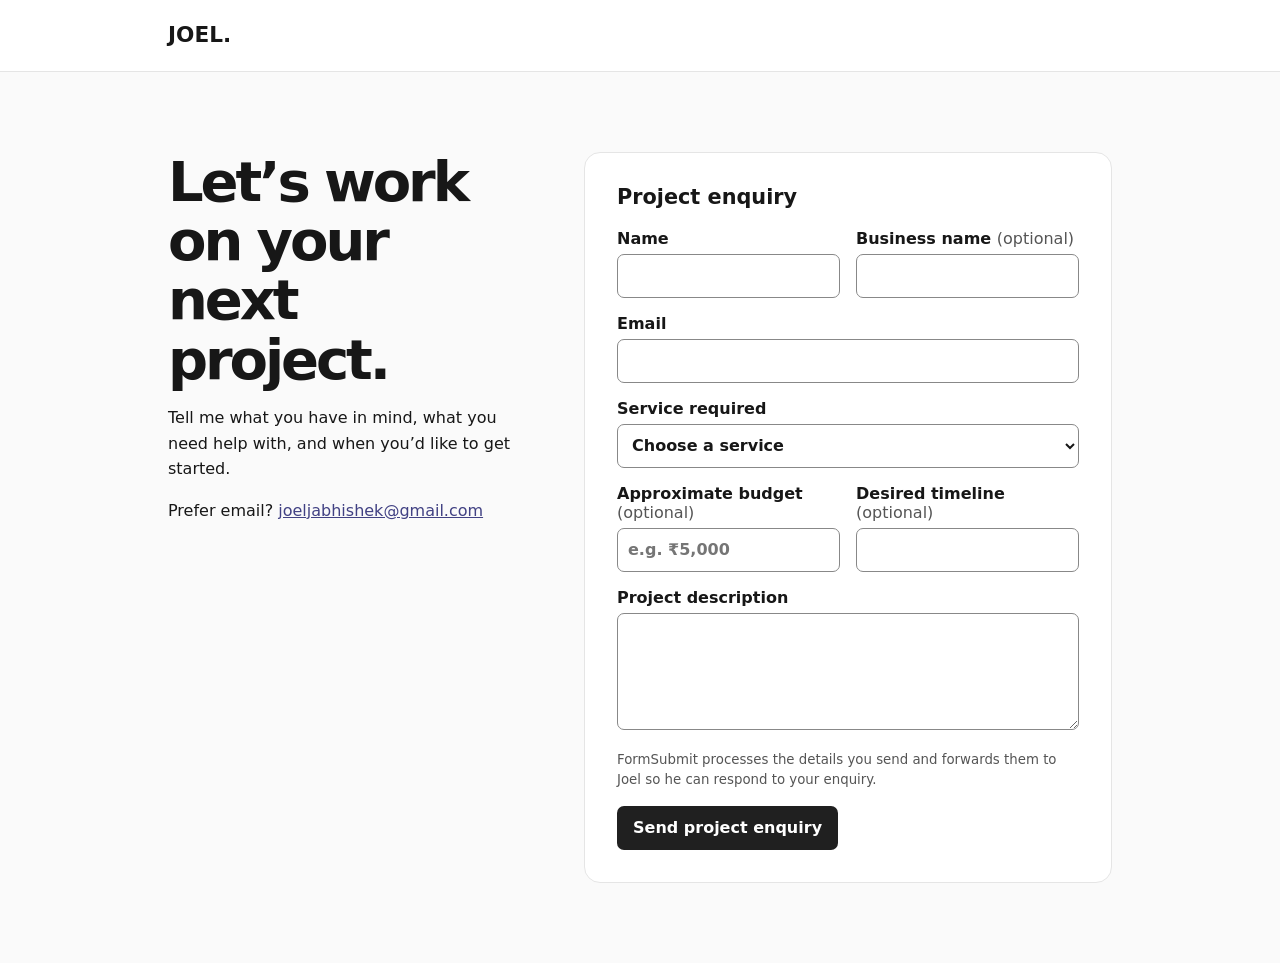
==== index.html @ 82568a8c "Add JOEL. project enquiry page" ====
<!doctype html>
<html lang="en">
<head>
<meta charset="utf-8">
<meta name="viewport" content="width=device-width, initial-scale=1">
<title>Project Enquiry | JOEL.</title>
<style>
* { box-sizing: border-box; }
:root { color-scheme: light; font-family: system-ui, sans-serif; color: #171717; background: #fafafa; }
body { margin: 0; }
header { border-bottom: 1px solid #e5e5e5; background: white; }
header p, main { max-width: 1040px; margin: auto; padding-inline: clamp(16px, 5vw, 48px); }
header p { padding-block: 18px; font-weight: 850; font-size: 1.35rem; }
main { display: grid; grid-template-columns: minmax(0, 4fr) minmax(0, 6fr); gap: clamp(24px, 5vw, 64px); padding-block: clamp(26px, 7vw, 80px); }
h1 { font-size: clamp(2rem, 5vw, 3.5rem); line-height: 1.06; letter-spacing: -.055em; margin: 0 0 16px; }
p { line-height: 1.6; }
a { color: #414183; overflow-wrap: anywhere; }
form { padding: clamp(16px, 4vw, 32px); border: 1px solid #e5e5e5; border-radius: 16px; background: white; }
h2 { margin: 0 0 20px; font-size: 1.3rem; }
.fields { display: grid; grid-template-columns: repeat(2, minmax(0, 1fr)); gap: 16px; }
label { display: block; font-weight: 650; }
label span { font-weight: 400; color: #555; }
input, select, textarea { width: 100%; min-height: 44px; margin-top: 6px; border: 1px solid #888; border-radius: 7px; padding: 10px; font: inherit; color: inherit; background: white; }
textarea { resize: vertical; }
.full { grid-column: 1 / -1; }
small { display: block; margin-block: 16px; color: #555; line-height: 1.5; }
button { min-height: 44px; padding: 10px 16px; border: 0; border-radius: 7px; background: #202020; color: white; font: inherit; font-weight: 650; cursor: pointer; }
button:hover { background: #414183; }
:focus-visible { outline: 3px solid #5252a4; outline-offset: 3px; }
@media (max-width: 720px) { main { grid-template-columns: 1fr; } }
@media (max-width: 440px) { .fields { grid-template-columns: 1fr; } }
</style>
</head>
<body>
<header><p>JOEL.</p></header>
<main>
<section aria-labelledby="contact-title">
<h1 id="contact-title">Let’s work on your next project.</h1>
<p>Tell me what you have in mind, what you need help with, and when you’d like to get started.</p>
<p>Prefer email? <a href="mailto:joeljabhishek@gmail.com">joeljabhishek@gmail.com</a></p>
</section>
<form method="post" action="https://formsubmit.co/joeljabhishek@gmail.com" aria-labelledby="enquiry-title" aria-describedby="enquiry-privacy" accept-charset="UTF-8">
<h2 id="enquiry-title">Project enquiry</h2>
<input type="hidden" name="_subject" value="New project enquiry for JOEL.">
<input type="hidden" name="_template" value="table">
<div hidden><label>Leave this field blank<input type="text" name="_honey" tabindex="-1" autocomplete="off"></label></div>
<div class="fields">
<label>Name<input name="name" autocomplete="name" required maxlength="100"></label>
<label>Business name <span>(optional)</span><input name="business" autocomplete="organization" maxlength="120"></label>
<label class="full">Email<input name="email" type="email" autocomplete="email" required maxlength="254"></label>
<label class="full">Service required
<select name="service" required>
<option value="">Choose a service</option>
<option value="instagram">Instagram Optimisation</option>
<option value="linkedin">LinkedIn Optimisation</option>
<option value="x">X Optimisation</option>
<option value="marketing-design">Marketing Materials &amp; Design</option>
<option value="website">Website Development</option>
<option value="brand-identity">Complete Brand Identity</option>
<option value="custom">Custom project or unsure</option>
</select></label>
<label>Approximate budget <span>(optional)</span><input name="budget" placeholder="e.g. ₹5,000" maxlength="100"></label>
<label>Desired timeline <span>(optional)</span><input name="timeline" maxlength="120"></label>
<label class="full">Project description<textarea name="message" rows="5" required maxlength="4000"></textarea></label>
</div>
<small id="enquiry-privacy">FormSubmit processes the details you send and forwards them to Joel so he can respond to your enquiry.</small>
<button type="submit">Send project enquiry</button>
</form>
</main>
<script>
const serviceSelect = document.querySelector('select[name="service"]');
const requestedService = new URLSearchParams(window.location.search).get('service');
if ([...serviceSelect.options].some(option => option.value === requestedService)) {
  serviceSelect.value = requestedService;
}
</script>
</body>
</html>
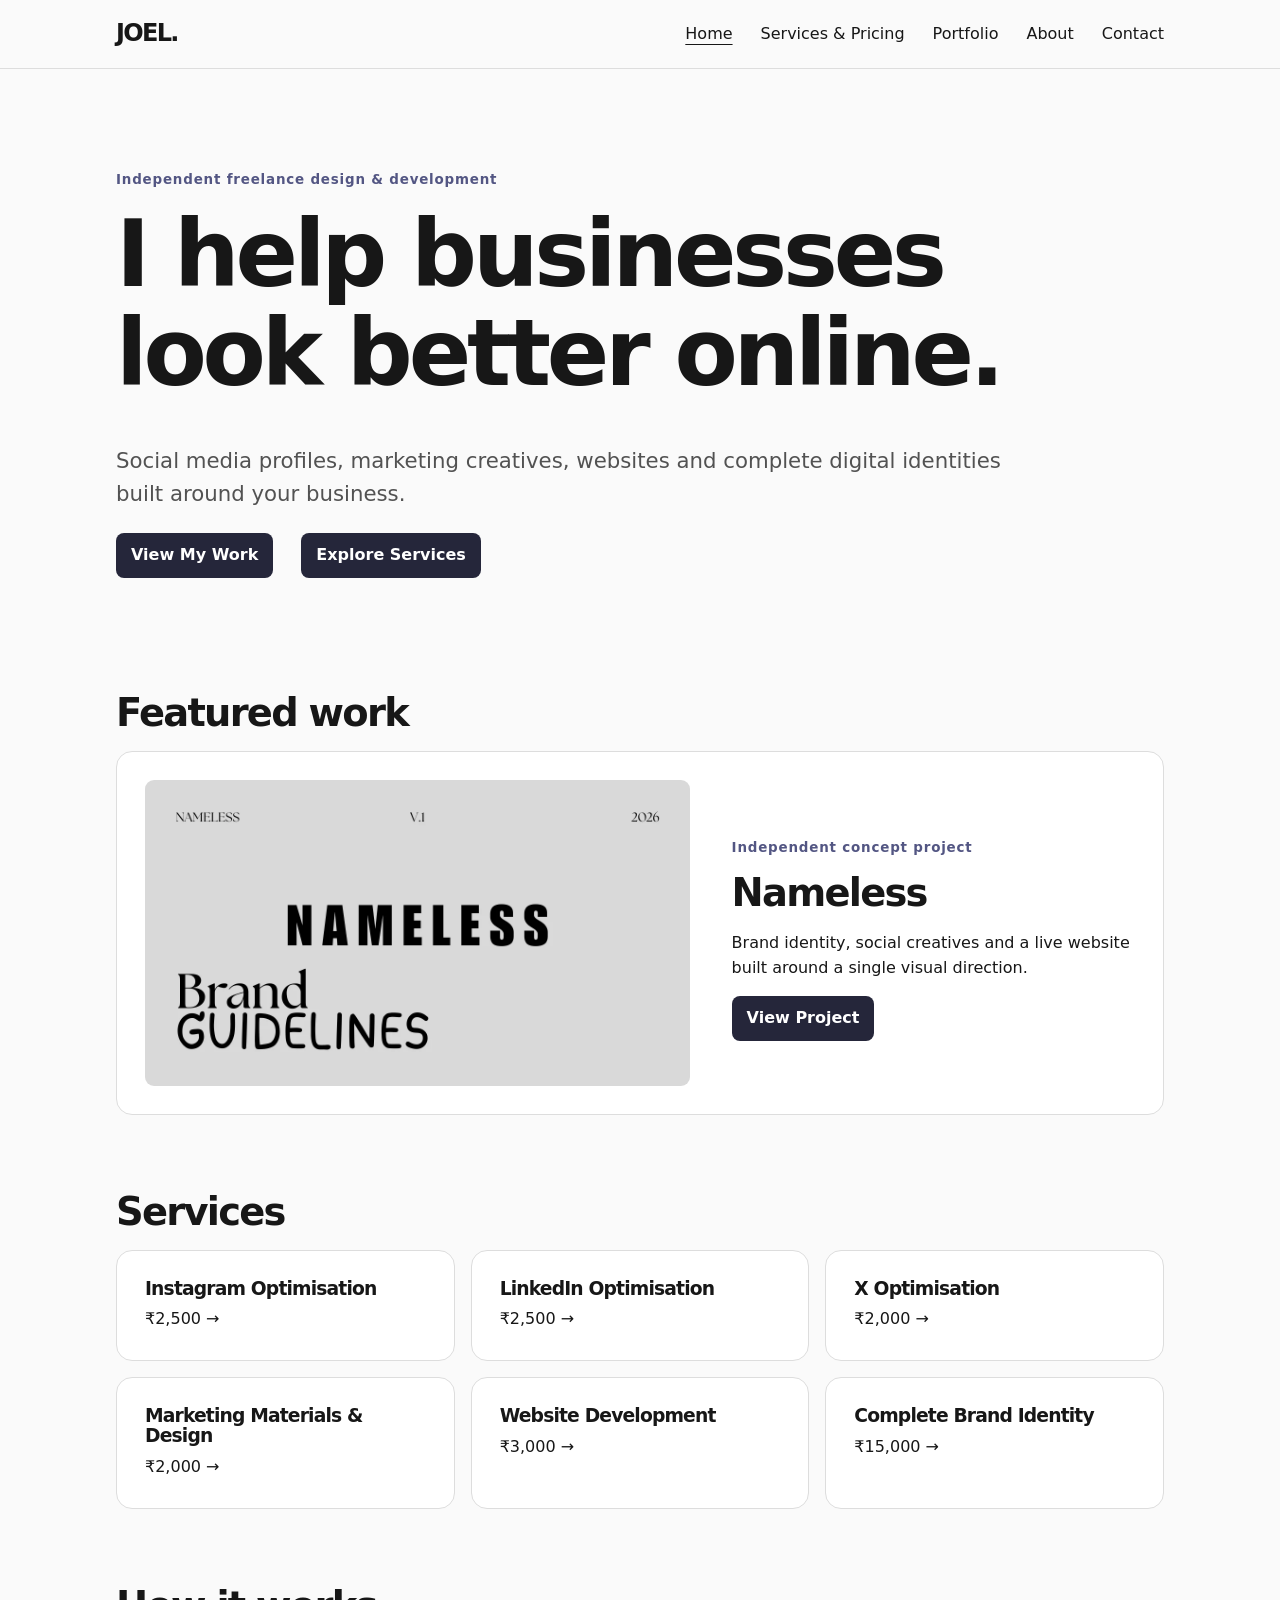
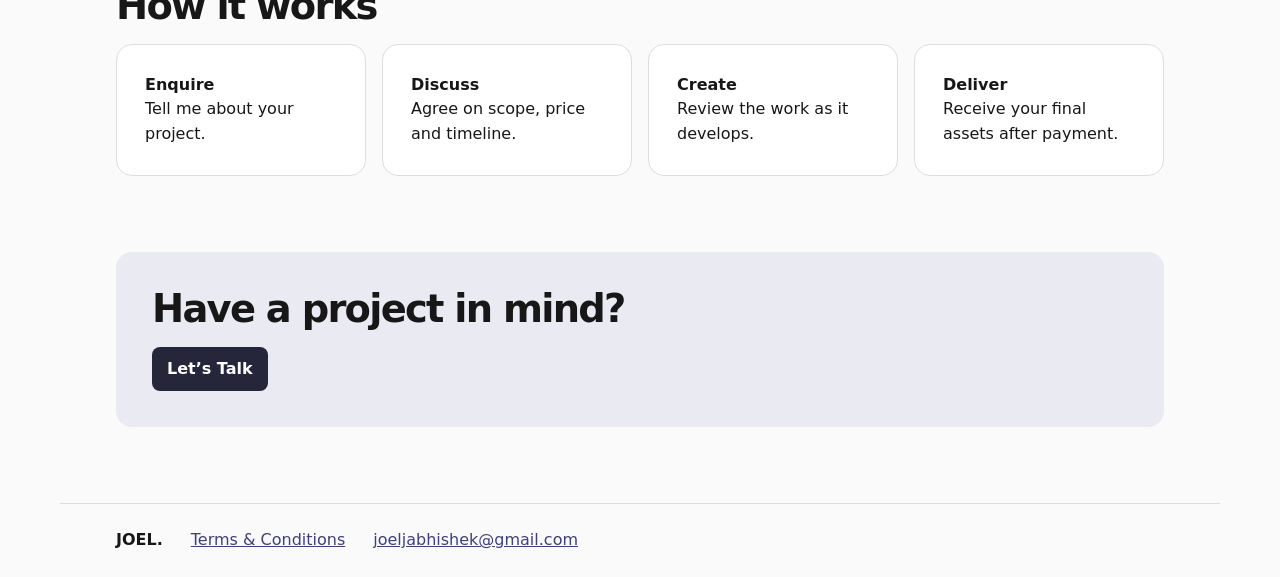
==== commit 6ca725aa: "Publish JOEL. portfolio, services and integrated enquiry form" ====
--- a/index.html
+++ b/index.html
@@ -1,78 +1 @@
-<!doctype html>
-<html lang="en">
-<head>
-<meta charset="utf-8">
-<meta name="viewport" content="width=device-width, initial-scale=1">
-<title>Project Enquiry | JOEL.</title>
-<style>
-* { box-sizing: border-box; }
-:root { color-scheme: light; font-family: system-ui, sans-serif; color: #171717; background: #fafafa; }
-body { margin: 0; }
-header { border-bottom: 1px solid #e5e5e5; background: white; }
-header p, main { max-width: 1040px; margin: auto; padding-inline: clamp(16px, 5vw, 48px); }
-header p { padding-block: 18px; font-weight: 850; font-size: 1.35rem; }
-main { display: grid; grid-template-columns: minmax(0, 4fr) minmax(0, 6fr); gap: clamp(24px, 5vw, 64px); padding-block: clamp(26px, 7vw, 80px); }
-h1 { font-size: clamp(2rem, 5vw, 3.5rem); line-height: 1.06; letter-spacing: -.055em; margin: 0 0 16px; }
-p { line-height: 1.6; }
-a { color: #414183; overflow-wrap: anywhere; }
-form { padding: clamp(16px, 4vw, 32px); border: 1px solid #e5e5e5; border-radius: 16px; background: white; }
-h2 { margin: 0 0 20px; font-size: 1.3rem; }
-.fields { display: grid; grid-template-columns: repeat(2, minmax(0, 1fr)); gap: 16px; }
-label { display: block; font-weight: 650; }
-label span { font-weight: 400; color: #555; }
-input, select, textarea { width: 100%; min-height: 44px; margin-top: 6px; border: 1px solid #888; border-radius: 7px; padding: 10px; font: inherit; color: inherit; background: white; }
-textarea { resize: vertical; }
-.full { grid-column: 1 / -1; }
-small { display: block; margin-block: 16px; color: #555; line-height: 1.5; }
-button { min-height: 44px; padding: 10px 16px; border: 0; border-radius: 7px; background: #202020; color: white; font: inherit; font-weight: 650; cursor: pointer; }
-button:hover { background: #414183; }
-:focus-visible { outline: 3px solid #5252a4; outline-offset: 3px; }
-@media (max-width: 720px) { main { grid-template-columns: 1fr; } }
-@media (max-width: 440px) { .fields { grid-template-columns: 1fr; } }
-</style>
-</head>
-<body>
-<header><p>JOEL.</p></header>
-<main>
-<section aria-labelledby="contact-title">
-<h1 id="contact-title">Let’s work on your next project.</h1>
-<p>Tell me what you have in mind, what you need help with, and when you’d like to get started.</p>
-<p>Prefer email? <a href="mailto:joeljabhishek@gmail.com">joeljabhishek@gmail.com</a></p>
-</section>
-<form method="post" action="https://formsubmit.co/joeljabhishek@gmail.com" aria-labelledby="enquiry-title" aria-describedby="enquiry-privacy" accept-charset="UTF-8">
-<h2 id="enquiry-title">Project enquiry</h2>
-<input type="hidden" name="_subject" value="New project enquiry for JOEL.">
-<input type="hidden" name="_template" value="table">
-<div hidden><label>Leave this field blank<input type="text" name="_honey" tabindex="-1" autocomplete="off"></label></div>
-<div class="fields">
-<label>Name<input name="name" autocomplete="name" required maxlength="100"></label>
-<label>Business name <span>(optional)</span><input name="business" autocomplete="organization" maxlength="120"></label>
-<label class="full">Email<input name="email" type="email" autocomplete="email" required maxlength="254"></label>
-<label class="full">Service required
-<select name="service" required>
-<option value="">Choose a service</option>
-<option value="instagram">Instagram Optimisation</option>
-<option value="linkedin">LinkedIn Optimisation</option>
-<option value="x">X Optimisation</option>
-<option value="marketing-design">Marketing Materials &amp; Design</option>
-<option value="website">Website Development</option>
-<option value="brand-identity">Complete Brand Identity</option>
-<option value="custom">Custom project or unsure</option>
-</select></label>
-<label>Approximate budget <span>(optional)</span><input name="budget" placeholder="e.g. ₹5,000" maxlength="100"></label>
-<label>Desired timeline <span>(optional)</span><input name="timeline" maxlength="120"></label>
-<label class="full">Project description<textarea name="message" rows="5" required maxlength="4000"></textarea></label>
-</div>
-<small id="enquiry-privacy">FormSubmit processes the details you send and forwards them to Joel so he can respond to your enquiry.</small>
-<button type="submit">Send project enquiry</button>
-</form>
-</main>
-<script>
-const serviceSelect = document.querySelector('select[name="service"]');
-const requestedService = new URLSearchParams(window.location.search).get('service');
-if ([...serviceSelect.options].some(option => option.value === requestedService)) {
-  serviceSelect.value = requestedService;
-}
-</script>
-</body>
-</html>
+<!doctype html><html lang="en"><meta charset="utf-8"><meta name="viewport" content="width=device-width,initial-scale=1"><title>Home | JOEL.</title><link rel="stylesheet" href="joel.css"><header><div class="bar"><a class="logo" href="index.html">JOEL.</a><button type="button" id="menu" aria-expanded="false" aria-controls="nav">Menu</button><nav id="nav" aria-label="Main navigation"><a href="index.html" aria-current="page">Home</a><a href="services.html">Services &amp; Pricing</a><a href="portfolio.html">Portfolio</a><a href="about.html">About</a><a href="contact.html">Contact</a></nav></div></header><main><section class="hero"><p class="eyebrow">Independent freelance design &amp; development</p><h1>I help businesses<br>look better online.</h1><p>Social media profiles, marketing creatives, websites and complete digital identities built around your business.</p><div class="actions"><a class="button" href="portfolio.html">View My Work</a><a class="button" href="services.html">Explore Services</a></div></section><section><h2>Featured work</h2><article class="feature"><img src="nameless-cover.webp" width="720" height="405" alt="Nameless Brand Deck cover"><div><p class="eyebrow">Independent concept project</p><h2>Nameless</h2><p>Brand identity, social creatives and a live website built around a single visual direction.</p><a class="button" href="nameless.html">View Project</a></div></article></section><section><h2>Services</h2><div class="cards"><a class="card" href="services.html#instagram"><h3>Instagram Optimisation</h3><span>₹2,500 →</span></a><a class="card" href="services.html#linkedin"><h3>LinkedIn Optimisation</h3><span>₹2,500 →</span></a><a class="card" href="services.html#x"><h3>X Optimisation</h3><span>₹2,000 →</span></a><a class="card" href="services.html#marketing-design"><h3>Marketing Materials &amp; Design</h3><span>₹2,000 →</span></a><a class="card" href="services.html#website"><h3>Website Development</h3><span>₹3,000 →</span></a><a class="card" href="services.html#brand-identity"><h3>Complete Brand Identity</h3><span>₹15,000 →</span></a></div></section><section><h2>How it works</h2><ol class="steps"><li><b>Enquire</b><br>Tell me about your project.</li><li><b>Discuss</b><br>Agree on scope, price and timeline.</li><li><b>Create</b><br>Review the work as it develops.</li><li><b>Deliver</b><br>Receive your final assets after payment.</li></ol></section><section class="call"><h2>Have a project in mind?</h2><a class="button" href="contact.html">Let’s Talk</a></section></main><footer><strong>JOEL.</strong><a href="terms.html">Terms &amp; Conditions</a><a href="mailto:joeljabhishek@gmail.com">joeljabhishek@gmail.com</a></footer><script src="joel.js" defer></script></html>
--- a/joel.css
+++ b/joel.css
@@ -0,0 +1,2 @@
+*{box-sizing:border-box} :root{font-family:system-ui,sans-serif;color:#171717;background:#fafafa;line-height:1.55} body{margin:0} a{color:#3e4179} img{display:block;max-width:100%;height:auto} :focus-visible{outline:3px solid #6269ab;outline-offset:3px} header{position:sticky;top:0;background:#fafafa;border-bottom:1px solid #ddd;z-index:1} .bar,main,footer{width:min(1160px,100%);margin:auto;padding-inline:clamp(16px,5vw,56px)} .bar,nav,footer,.actions{display:flex;align-items:center;gap:clamp(12px,2.5vw,28px);flex-wrap:wrap} .bar{justify-content:space-between;min-height:68px} .logo{font-weight:900;font-size:1.5rem;letter-spacing:-.07em;color:inherit;text-decoration:none} nav a{color:inherit;text-decoration:none} nav a:hover,nav a[aria-current]{text-decoration:underline;text-underline-offset:5px} #menu{display:none} main{min-height:70vh;padding-block:clamp(28px,6vw,76px)} footer{border-top:1px solid #ddd;padding-block:24px} footer a{overflow-wrap:anywhere} h1,h2,h3{line-height:1.08;margin:0 0 .45em;letter-spacing:-.045em} h1{font-size:clamp(2.65rem,7.2vw,6.4rem)} h2{font-size:clamp(1.45rem,3vw,2.45rem)} .card h2{font-size:1.45rem} p{max-width:69ch} .intro,.hero>p:not(.eyebrow){font-size:clamp(1.08rem,2vw,1.33rem);color:#525252} .eyebrow{font-size:.84rem;font-weight:700;color:#535683;letter-spacing:.06em} .hero{padding-block:12px 38px} section+section{margin-top:clamp(32px,7vw,76px)} .actions{margin-top:22px} .button,button{display:inline-flex;align-items:center;min-height:44px;border:0;border-radius:8px;background:#25263a;color:#fff;padding:10px 15px;font:inherit;font-weight:650;text-decoration:none;cursor:pointer} .button:hover,button:hover{background:#454875} .feature,.card,form,.steps li{background:white;border:1px solid #ddd;border-radius:16px;padding:clamp(15px,3vw,28px)} .feature{display:grid;grid-template-columns:1.35fr 1fr;gap:clamp(16px,4vw,42px);align-items:center} .feature img{border-radius:9px;width:100%} .cards,.steps,.gallery{display:grid;gap:16px;grid-template-columns:repeat(3,minmax(0,1fr))} .card{scroll-margin-top:90px} a.card{color:inherit;text-decoration:none} a.card:hover{border-color:#636697} .price{font-size:1.4rem;font-weight:750} .steps{grid-template-columns:repeat(4,minmax(0,1fr));list-style:none;padding:0} .gallery{grid-template-columns:repeat(4,minmax(0,1fr))} .social{grid-template-columns:repeat(3,minmax(0,1fr))} figure{margin:0} figure img{border-radius:8px;width:100%;border:1px solid #ddd} figcaption{font-size:.88rem;margin-top:6px;color:#555} dialog{max-width:min(94vw,1240px);max-height:94vh;border:0;border-radius:12px;padding:12px;background:#fafafa} dialog::backdrop{background:#151520cf} dialog button{margin-bottom:10px} dialog img{max-height:76vh;object-fit:contain;margin:auto} .call{background:#eaeaf3;padding:clamp(18px,4vw,36px);border-radius:16px} .project-hero{margin-top:24px} .contact{display:grid;grid-template-columns:minmax(0,1fr) minmax(0,1.4fr);gap:24px} .contact h1{font-size:clamp(2rem,5vw,4.2rem)} .contact a{overflow-wrap:anywhere} .fields{display:grid;grid-template-columns:repeat(2,minmax(0,1fr));gap:14px} .full{grid-column:1/-1} label{display:block;font-weight:650} label span,small{font-weight:400;color:#555} input,select,textarea{display:block;width:100%;margin-top:6px;min-height:44px;border:1px solid #888;border-radius:7px;padding:8px;font:inherit;background:white;color:inherit} small{display:block;margin-block:14px}
+@media(max-width:850px){.cards,.steps,.gallery,.social{grid-template-columns:repeat(2,minmax(0,1fr))}} @media(max-width:650px){.bar{gap:0}.bar nav{width:100%;padding:8px 0 13px}.js #menu{display:inline-flex}.js nav{display:none}.js nav.open{display:flex}.contact,.feature,.cards{grid-template-columns:1fr}} @media(max-width:430px){.fields,.steps{grid-template-columns:1fr}}
